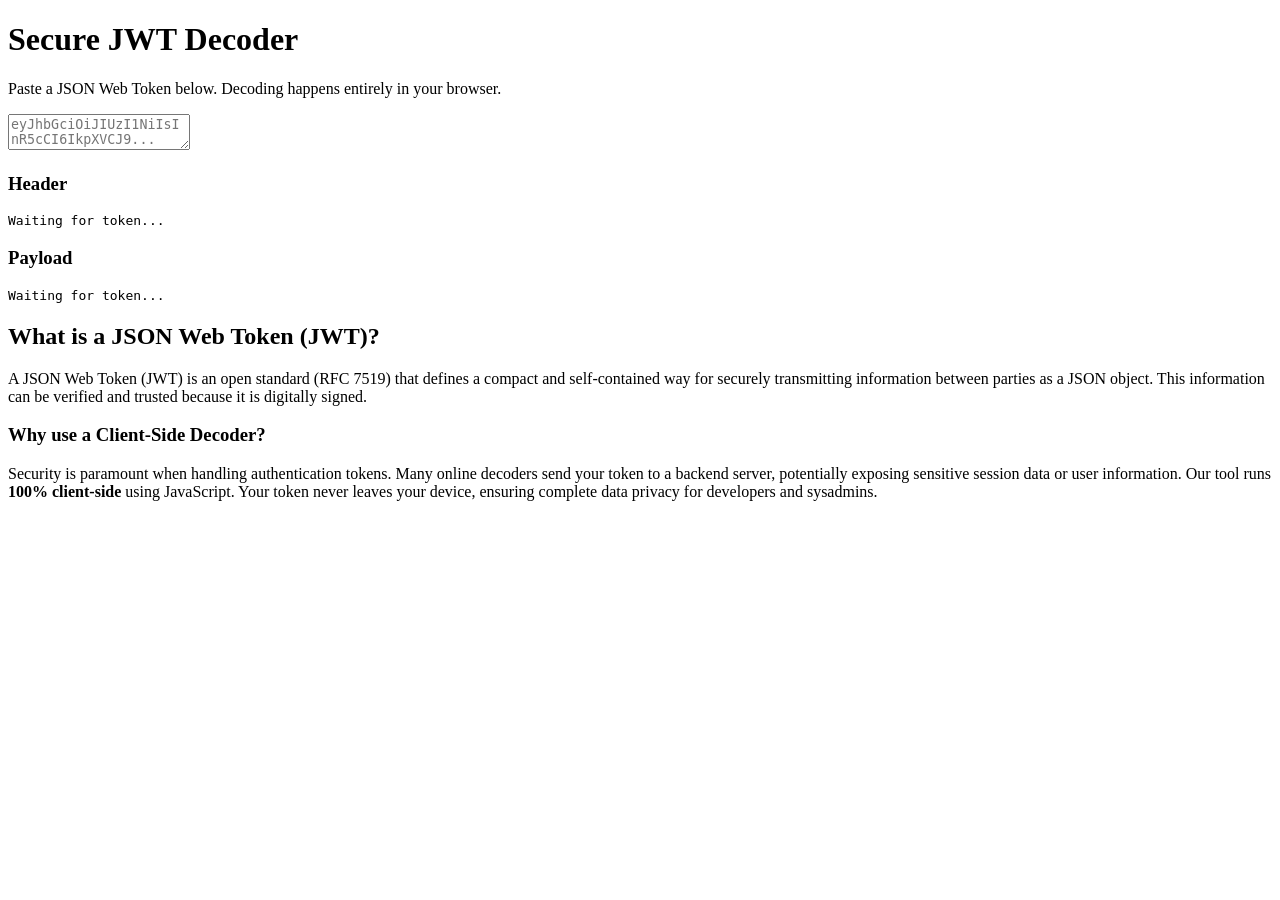
==== index.html @ bb883de7 "Create index.html" ====
<!DOCTYPE html>
<html lang="en">
<head>
    <meta charset="UTF-8">
    <meta name="viewport" content="width=device-width, initial-scale=1.0">
    <title>Secure JWT Decoder - 100% Client-Side</title>
    <meta name="description" content="Free online JSON Web Token (JWT) decoder. 100% client-side decoding ensures your tokens and data never leave your browser.">
    <link rel="stylesheet" href="styles.css">
</head>
<body>
    <main class="main-wrapper">
        <div class="container">
            <h1>Secure JWT Decoder</h1>
            <p>Paste a JSON Web Token below. Decoding happens entirely in your browser.</p>
            <textarea id="jwtInput" placeholder="eyJhbGciOiJIUzI1NiIsInR5cCI6IkpXVCJ9..."></textarea>
            
            <div class="grid-output">
                <div class="output-section">
                    <h3>Header</h3>
                    <pre id="headerOutput">Waiting for token...</pre>
                </div>
                <div class="output-section">
                    <h3>Payload</h3>
                    <pre id="payloadOutput">Waiting for token...</pre>
                </div>
            </div>
        </div>

        <article class="seo-content">
            <h2>What is a JSON Web Token (JWT)?</h2>
            <p>A JSON Web Token (JWT) is an open standard (RFC 7519) that defines a compact and self-contained way for securely transmitting information between parties as a JSON object. This information can be verified and trusted because it is digitally signed.</p>
            
            <h3>Why use a Client-Side Decoder?</h3>
            <p>Security is paramount when handling authentication tokens. Many online decoders send your token to a backend server, potentially exposing sensitive session data or user information. Our tool runs <strong>100% client-side</strong> using JavaScript. Your token never leaves your device, ensuring complete data privacy for developers and sysadmins.</p>
        </article>
    </main>
    <script src="script.js"></script>
    <script data-goatcounter="https://devnovatools-cron.goatcounter.com/count" async src="//gc.zgo.at/count.js"></script>
</body>
</html>
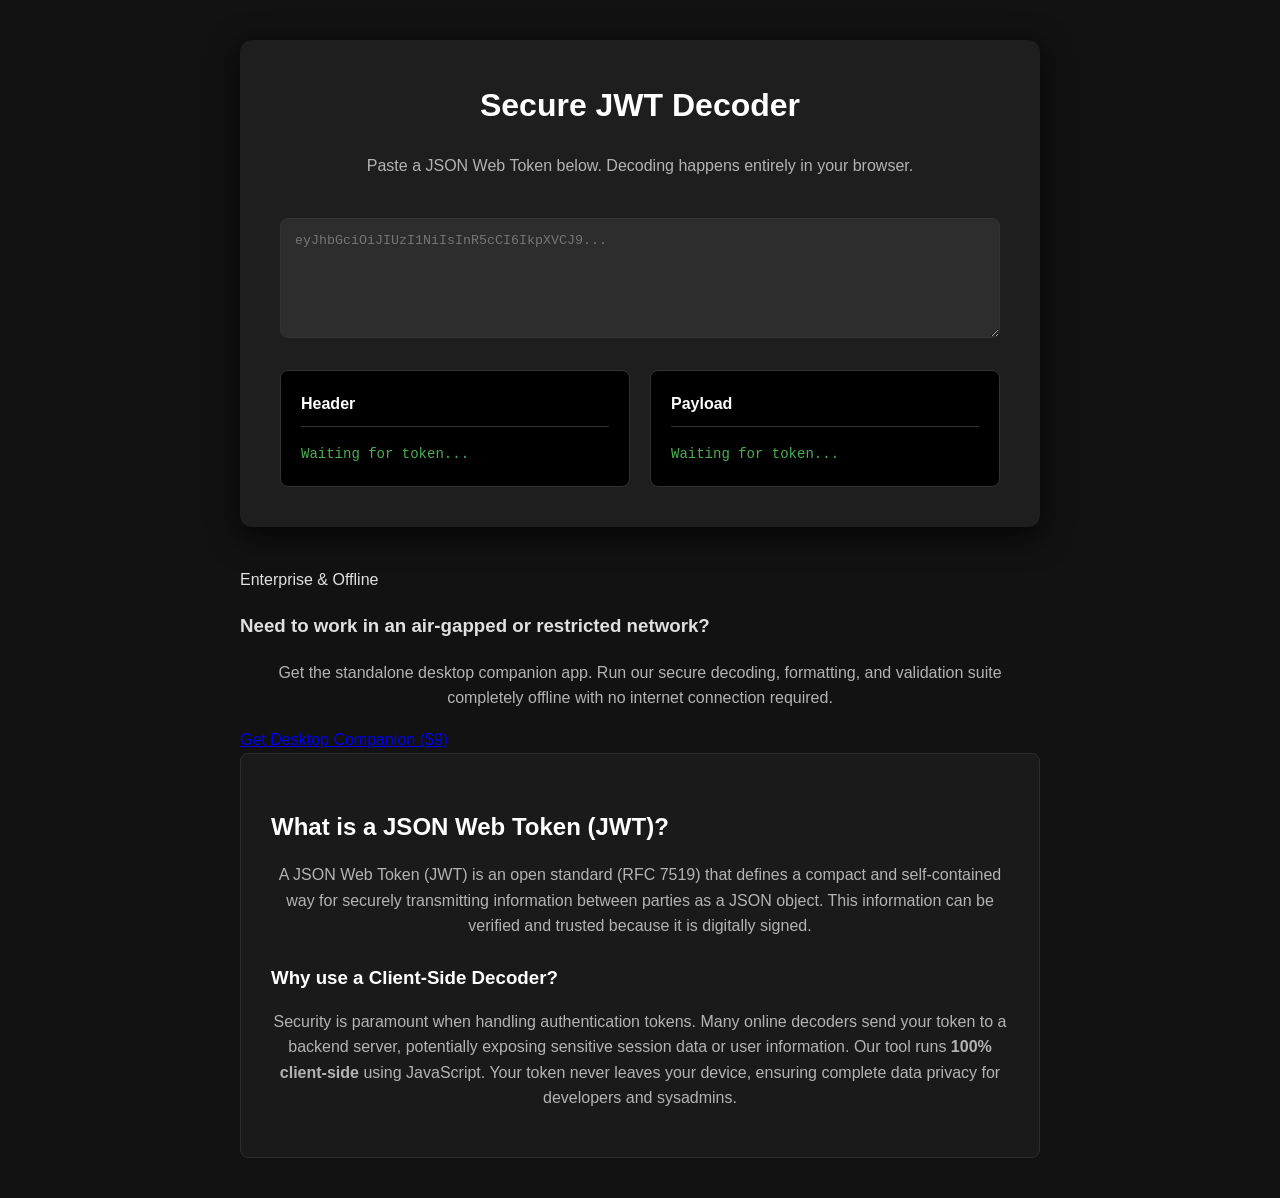
==== commit 32a99d7b: "Update index.html" ====
--- a/index.html
+++ b/index.html
@@ -26,6 +26,13 @@
             </div>
         </div>
 
+        <div class="monetization-banner">
+            <div class="banner-badge">Enterprise & Offline</div>
+            <h3>Need to work in an air-gapped or restricted network?</h3>
+            <p>Get the standalone desktop companion app. Run our secure decoding, formatting, and validation suite completely offline with no internet connection required.</p>
+            <a href="https://devnovatools.gumroad.com/l/offline-suite" class="cta-button" target="_blank" rel="noopener noreferrer">Get Desktop Companion ($9)</a>
+        </div>
+
         <article class="seo-content">
             <h2>What is a JSON Web Token (JWT)?</h2>
             <p>A JSON Web Token (JWT) is an open standard (RFC 7519) that defines a compact and self-contained way for securely transmitting information between parties as a JSON object. This information can be verified and trusted because it is digitally signed.</p>
--- a/styles.css
+++ b/styles.css
@@ -0,0 +1,40 @@
+body {
+    font-family: -apple-system, BlinkMacSystemFont, "Segoe UI", Roboto, Helvetica, Arial, sans-serif;
+    background-color: #121212;
+    color: #e0e0e0;
+    display: flex;
+    justify-content: center;
+    margin: 0;
+    padding: 40px 20px;
+    line-height: 1.6;
+}
+
+.main-wrapper { width: 100%; max-width: 800px; }
+
+.container {
+    background: #1e1e1e; padding: 40px; border-radius: 12px;
+    box-shadow: 0 8px 32px rgba(0,0,0,0.8); margin-bottom: 40px;
+}
+
+h1 { margin-top: 0; color: #ffffff; text-align: center; }
+p { text-align: center; color: #b3b3b3; }
+
+textarea {
+    width: 100%; height: 120px; padding: 14px; margin: 24px 0;
+    font-family: monospace; border: 1px solid #333; border-radius: 8px;
+    background: #2d2d2d; color: #4CAF50; box-sizing: border-box; resize: vertical;
+}
+
+textarea:focus { outline: none; border-color: #4CAF50; }
+
+.grid-output { display: grid; grid-template-columns: 1fr 1fr; gap: 20px; }
+@media (max-width: 600px) { .grid-output { grid-template-columns: 1fr; } }
+
+.output-section { background: #000; padding: 20px; border-radius: 8px; border: 1px solid #333; }
+.output-section h3 { margin-top: 0; color: #fff; font-size: 16px; border-bottom: 1px solid #333; padding-bottom: 10px; }
+
+pre { white-space: pre-wrap; word-wrap: break-word; color: #4CAF50; margin: 0; font-size: 14px; }
+.error { color: #f44336 !important; }
+
+.seo-content { background: #1a1a1a; padding: 30px; border-radius: 8px; border: 1px solid #2d2d2d; }
+.seo-content h2, .seo-content h3 { color: #ffffff; margin-top: 24px; margin-bottom: 12px; }
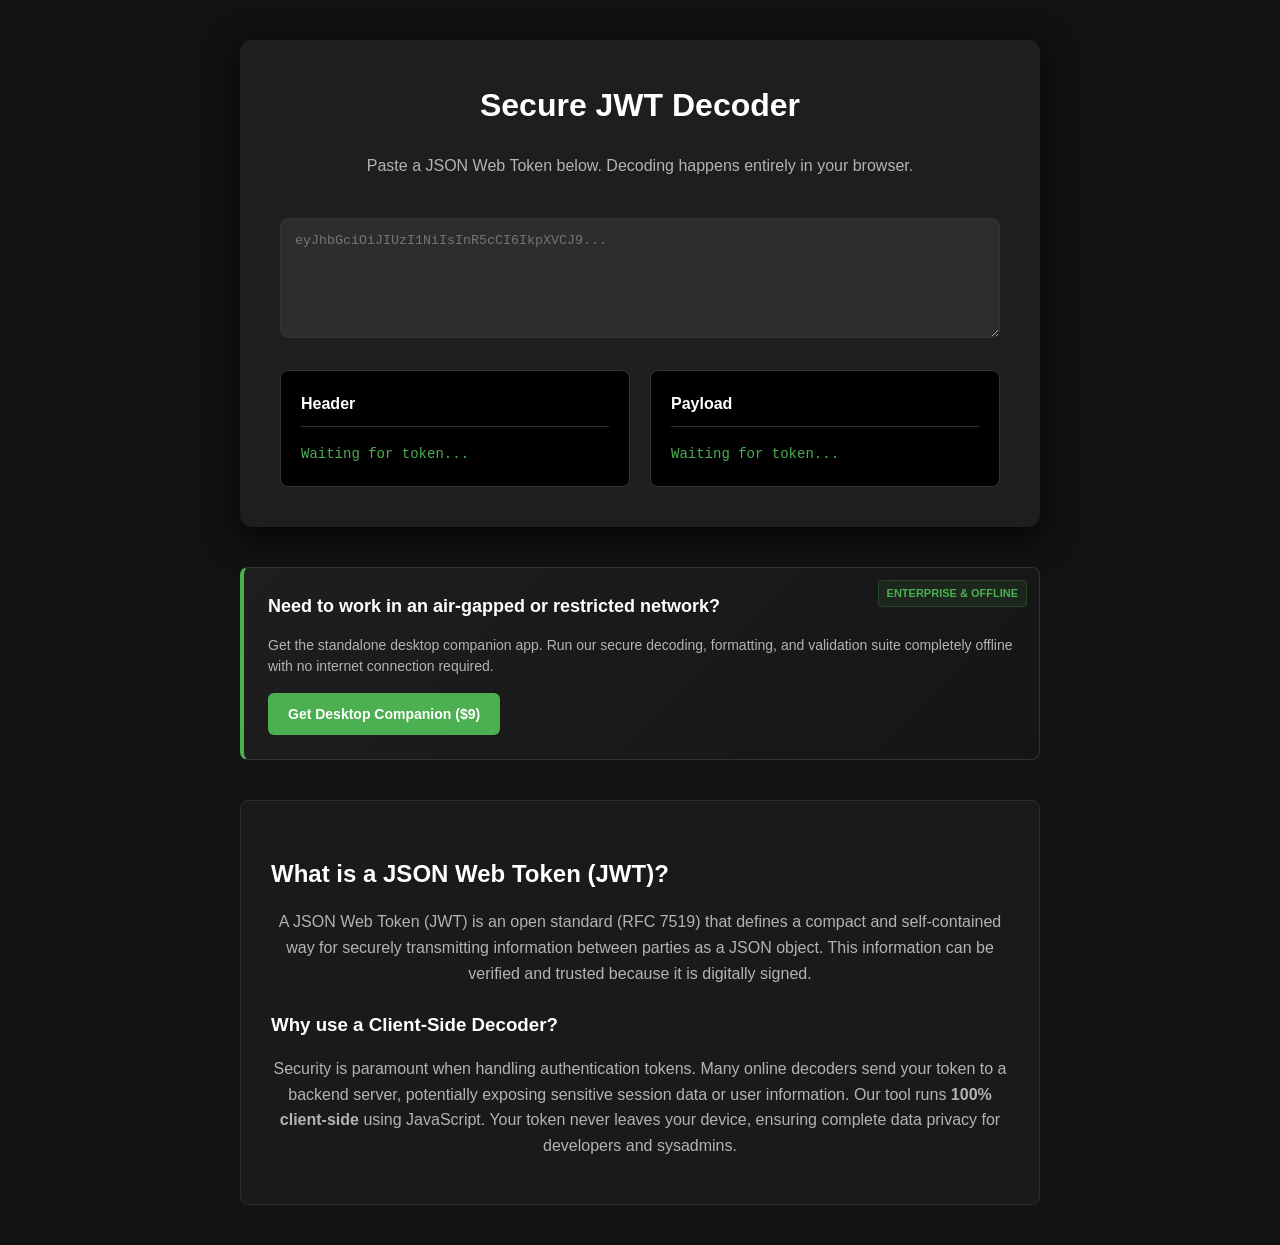
==== commit a6f79662: "Update index.html" ====
--- a/index.html
+++ b/index.html
@@ -26,6 +26,7 @@
             </div>
         </div>
 
+        <!-- Automated Revenue Banner Layer -->
         <div class="monetization-banner">
             <div class="banner-badge">Enterprise & Offline</div>
             <h3>Need to work in an air-gapped or restricted network?</h3>
--- a/styles.css
+++ b/styles.css
@@ -1,3 +1,4 @@
+/* Core Page Layout */
 body {
     font-family: -apple-system, BlinkMacSystemFont, "Segoe UI", Roboto, Helvetica, Arial, sans-serif;
     background-color: #121212;
@@ -9,32 +10,167 @@
     line-height: 1.6;
 }
 
-.main-wrapper { width: 100%; max-width: 800px; }
+.main-wrapper { 
+    width: 100%; 
+    max-width: 800px; 
+}
 
 .container {
-    background: #1e1e1e; padding: 40px; border-radius: 12px;
-    box-shadow: 0 8px 32px rgba(0,0,0,0.8); margin-bottom: 40px;
+    background: #1e1e1e; 
+    padding: 40px; 
+    border-radius: 12px;
+    box-shadow: 0 8px 32px rgba(0,0,0,0.8); 
+    margin-bottom: 40px;
 }
 
-h1 { margin-top: 0; color: #ffffff; text-align: center; }
-p { text-align: center; color: #b3b3b3; }
-
-textarea {
-    width: 100%; height: 120px; padding: 14px; margin: 24px 0;
-    font-family: monospace; border: 1px solid #333; border-radius: 8px;
-    background: #2d2d2d; color: #4CAF50; box-sizing: border-box; resize: vertical;
+h1 { 
+    margin-top: 0; 
+    color: #ffffff; 
+    text-align: center; 
 }
 
-textarea:focus { outline: none; border-color: #4CAF50; }
+p { 
+    text-align: center; 
+    color: #b3b3b3; 
+}
 
-.grid-output { display: grid; grid-template-columns: 1fr 1fr; gap: 20px; }
-@media (max-width: 600px) { .grid-output { grid-template-columns: 1fr; } }
+/* Input Fields */
+textarea {
+    width: 100%; 
+    height: 120px; 
+    padding: 14px; 
+    margin: 24px 0;
+    font-family: monospace; 
+    border: 1px solid #333; 
+    border-radius: 8px;
+    background: #2d2d2d; 
+    color: #4CAF50; 
+    box-sizing: border-box; 
+    resize: vertical;
+}
 
-.output-section { background: #000; padding: 20px; border-radius: 8px; border: 1px solid #333; }
-.output-section h3 { margin-top: 0; color: #fff; font-size: 16px; border-bottom: 1px solid #333; padding-bottom: 10px; }
+textarea:focus { 
+    outline: none; 
+    border-color: #4CAF50; 
+}
 
-pre { white-space: pre-wrap; word-wrap: break-word; color: #4CAF50; margin: 0; font-size: 14px; }
-.error { color: #f44336 !important; }
+/* Output Layout Grid */
+.grid-output { 
+    display: grid; 
+    grid-template-columns: 1fr 1fr; 
+    gap: 20px; 
+}
 
-.seo-content { background: #1a1a1a; padding: 30px; border-radius: 8px; border: 1px solid #2d2d2d; }
-.seo-content h2, .seo-content h3 { color: #ffffff; margin-top: 24px; margin-bottom: 12px; }
+@media (max-width: 600px) { 
+    .grid-output { 
+        grid-template-columns: 1fr; 
+    } 
+}
+
+.output-section { 
+    background: #000; 
+    padding: 20px; 
+    border-radius: 8px; 
+    border: 1px solid #333; 
+}
+
+.output-section h3 { 
+    margin-top: 0; 
+    color: #fff; 
+    font-size: 16px; 
+    border-bottom: 1px solid #333; 
+    padding-bottom: 10px; 
+}
+
+pre { 
+    white-space: pre-wrap; 
+    word-wrap: break-word; 
+    color: #4CAF50; 
+    margin: 0; 
+    font-size: 14px; 
+}
+
+.error { 
+    color: #f44336 !important; 
+}
+
+/* Monetization Layer Styling */
+.monetization-banner {
+    background: linear-gradient(135deg, #1e1e1e 0%, #151515 100%);
+    border: 1px solid #333;
+    border-left: 4px solid #4CAF50;
+    padding: 24px;
+    border-radius: 8px;
+    margin-bottom: 40px;
+    position: relative;
+    overflow: hidden;
+}
+
+.banner-badge {
+    position: absolute;
+    top: 12px;
+    right: 12px;
+    background: rgba(76, 175, 80, 0.1);
+    color: #4CAF50;
+    font-size: 11px;
+    font-weight: 700;
+    text-transform: uppercase;
+    padding: 4px 8px;
+    border-radius: 4px;
+    border: 1px solid rgba(76, 175, 80, 0.2);
+}
+
+.monetization-banner h3 {
+    margin-top: 0;
+    color: #ffffff;
+    font-size: 18px;
+    margin-bottom: 8px;
+    max-width: 85%;
+}
+
+.monetization-banner p {
+    text-align: left;
+    color: #b3b3b3;
+    font-size: 14px;
+    margin-bottom: 16px;
+    line-height: 1.5;
+}
+
+.cta-button {
+    display: inline-block;
+    background: #4CAF50;
+    color: #ffffff;
+    text-decoration: none;
+    padding: 10px 20px;
+    border-radius: 6px;
+    font-weight: 600;
+    font-size: 14px;
+    transition: background 0.2s, transform 0.1s;
+}
+
+.cta-button:hover {
+    background: #45a049;
+    transform: translateY(-1px);
+}
+
+.cta-button:active {
+    transform: translateY(0);
+}
+
+/* SEO Content Styling */
+.seo-content { 
+    background: #1a1a1a; 
+    padding: 30px; 
+    border-radius: 8px; 
+    border: 1px solid #2d2d2d; 
+}
+
+.seo-content h2, .seo-content h3 { 
+    color: #ffffff; 
+    margin-top: 24px; 
+    margin-bottom: 12px; 
+}
+
+.seo-content p {
+    color: #b3b3b3;
+}
